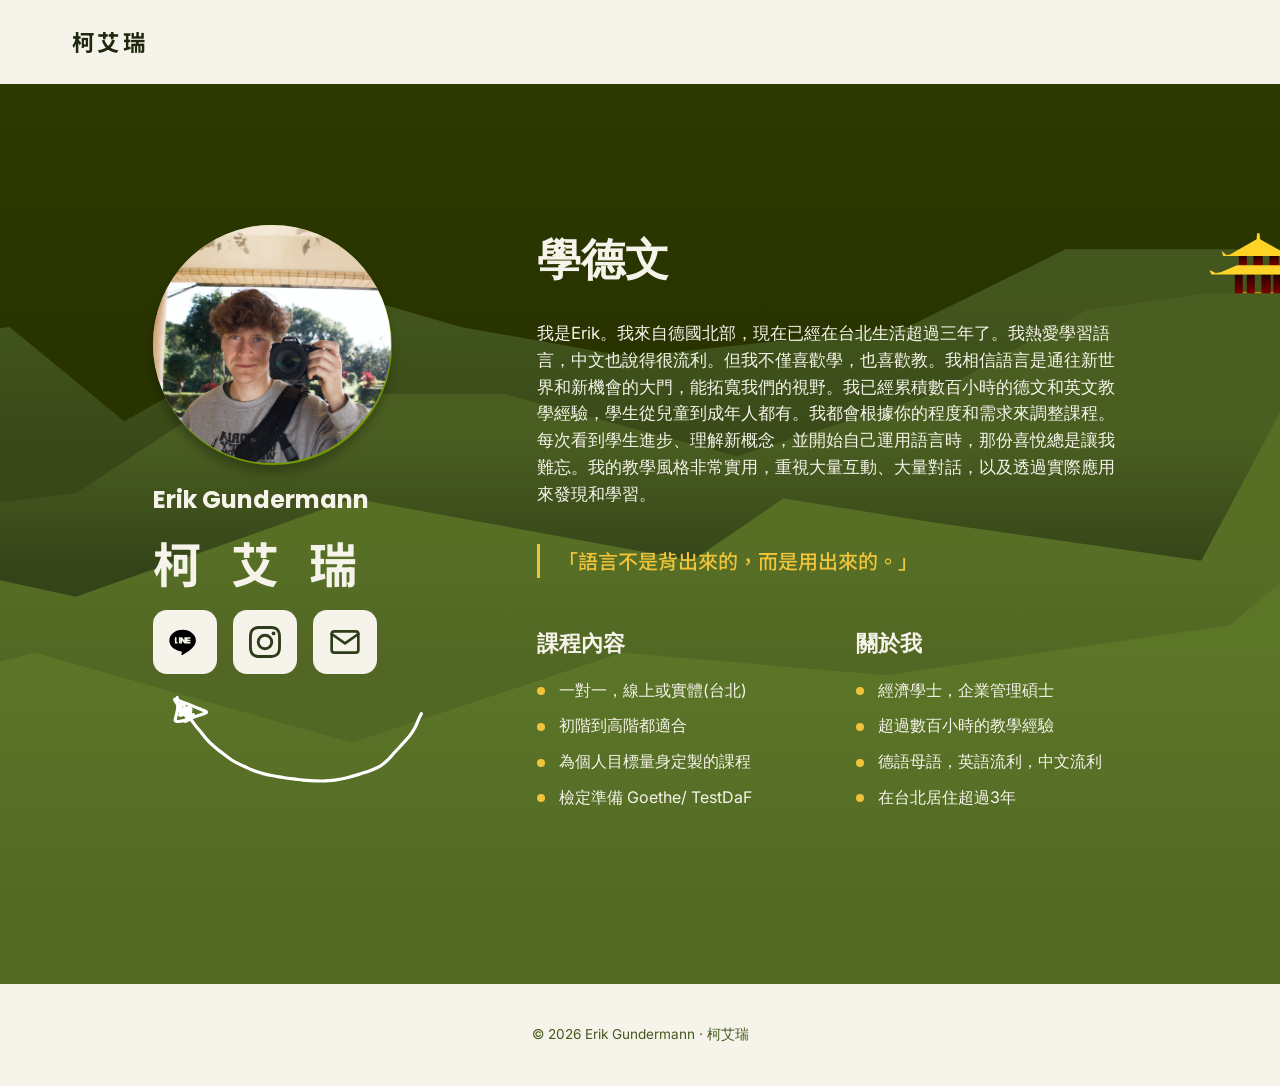
==== index.html @ 0146c58f "Add files via upload" ====
<!DOCTYPE html>
<html lang="zh">
<head>
  <meta charset="UTF-8">
  <meta name="viewport" content="width=device-width, initial-scale=1.0">
  <title>柯艾瑞 · 學德文</title>
  <link rel="preconnect" href="https://fonts.googleapis.com">
  <link rel="preconnect" href="https://fonts.gstatic.com" crossorigin>
  <link href="https://fonts.googleapis.com/css2?family=Poppins:wght@400;600;700&family=Inter:wght@400;500&family=Noto+Sans+TC:wght@400;500;700&display=swap" rel="stylesheet">
  <link rel="stylesheet" href="style.css">
</head>
<body>

  <header class="topbar">
    <div class="logo">柯艾瑞</div>
  </header>

  <main class="hero">
    <div class="bg-shapes" aria-hidden="true"></div>

    <div class="hero-inner">

      <!-- ===================== Profile column ===================== -->
      <div class="profile">

        <div class="photo">
          <img src="img/erik.png" alt="Erik Gundermann">
        </div>

        <h2 class="name">Erik Gundermann</h2>
        <div class="chinese-name">柯 艾 瑞</div>

        <div class="contacts">
          <!-- Line -->
          <a class="contact-link" href="#" aria-label="LINE">
            <svg viewBox="0 0 24 24" xmlns="http://www.w3.org/2000/svg">
              <path d="M20.16 10.87c0-4.46-4.47-8.08-9.96-8.08S.24 6.41.24 10.87c0 4 3.55 7.35 8.35 7.98.33.07.78.22.9.5.11.26.07.67.03.94l-.14.84c-.04.25-.19.98.86.53 1.05-.44 5.65-3.33 7.71-5.7h.01c1.42-1.56 2.2-3.15 2.2-5.09zm-13.8 2.3H4.39V8.53h1.23v3.53h.74zm2.31 0H7.44V8.53h1.23zm4.09 0h-1.23l-1.74-2.38v2.38H8.56V8.53h1.23l1.74 2.38V8.53h1.23zm3.34-3.53h-2.12v.63h2.12v1.11h-2.12v.64h2.12v1.11h-3.35V8.53h3.35z"/>
            </svg>

            <div class="contact-preview">
              <img src="img/line-qr.png" alt="LINE QR code">
              <div class="contact-info">
              <div class="contact-title">
                  Line
              </div>

              <div class="contact-id">
                  @erik.sprachen
              </div>
              </div>
            </div>
          </a>

          <!-- Instagram -->
          <a class="contact-link" href="https://instagram.com/erik.sprachen" aria-label="Instagram">
            <svg viewBox="0 0 24 24" class="icon-fill">
              <path d="M12 2.16c3.2 0 3.58.01 4.85.07 3.25.15 4.77 1.69 4.92 4.92.06 1.27.07 1.65.07 4.85s-.01 3.58-.07 4.85c-.15 3.23-1.67 4.77-4.92 4.92-1.27.06-1.65.07-4.85.07s-3.58-.01-4.85-.07c-3.25-.15-4.77-1.69-4.92-4.92-.06-1.27-.07-1.65-.07-4.85s.01-3.58.07-4.85c.15-3.23 1.67-4.77 4.92-4.92 1.27-.06 1.65-.07 4.85-.07zM12 0C8.74 0 8.33.01 7.05.07 2.7.27.27 2.7.07 7.05.01 8.33 0 8.74 0 12s.01 3.67.07 4.95c.2 4.35 2.63 6.78 6.98 6.98 1.28.06 1.69.07 4.95.07s3.67-.01 4.95-.07c4.35-.2 6.78-2.63 6.98-6.98.06-1.28.07-1.69.07-4.95s-.01-3.67-.07-4.95c-.2-4.35-2.63-6.78-6.98-6.98C15.67.01 15.26 0 12 0z"/>
              <path d="M12 5.84a6.16 6.16 0 1 0 0 12.32 6.16 6.16 0 0 0 0-12.32zm0 10.16a4 4 0 1 1 0-8 4 4 0 0 1 0 8z"/>
              <circle cx="18.41" cy="5.59" r="1.44"/>
            </svg>
            <div class="contact-preview">
              <img src="img/instagram-qr.png" alt="Instagram QR code">
              <div class="contact-info">
              <div class="contact-title">
                  Instagram
              </div>

              <div class="contact-id">
                  @erik.sprachen
              </div>
              </div>
            </div>
          </a>

          <!-- Mail -->
          <a class="contact-link" href="mailto:erik.sprachen@gmail.com" aria-label="E-Mail">
              <svg viewBox="0 0 24 24" fill="none" class="icon-stroke" stroke-width="2" stroke-linecap="round" stroke-linejoin="round"><rect x="2" y="4" width="20" height="16" rx="2"/><path d="M2 6l10 7 10-7"/></svg>
              <div class="contact-preview">
                <img src="img/email-qr.png" alt="Email QR code">
                <div class="contact-info">
              <div class="contact-title">
                  Email
              </div>

              <div class="contact-id">
                  erik.sprachen@gmail.com
              </div>
              </div>
              </div> 
            </a>
        </div>

        <!-- decorative arrow pointing at the contact icons -->
        <div class="arrow" aria-hidden="true">
          <img src="img/arrow.svg" alt="">
        </div>

      </div>

      <!-- ===================== Intro column ===================== -->
      <div class="intro">

        <h1>學德文</h1>

        <p>
          我是Erik。我來自德國北部，現在已經在台北生活超過三年了。我熱愛學習語言，中文也說得很流利。但我不僅喜歡學，也喜歡教。我相信語言是通往新世界和新機會的大門，能拓寬我們的視野。我已經累積數百小時的德文和英文教學經驗，學生從兒童到成年人都有。我都會根據你的程度和需求來調整課程。每次看到學生進步、理解新概念，並開始自己運用語言時，那份喜悅總是讓我難忘。我的教學風格非常實用，重視大量互動、大量對話，以及透過實際應用來發現和學習。
        </p>
        <div class="teaching-quote">
          「語言不是背出來的，而是用出來的。」
        </div>

        <div class="offer-columns">

          <!-- Column 1: what's on offer -->
          <div class="offer-col">
            <h2>課程內容</h2>
            <ul>
              <li>一對一，線上或實體(台北)</li>
              <li>初階到高階都適合</li>
              <li>為個人目標量身定製的課程</li>
              <li>檢定準備 Goethe/ TestDaF</li>
            </ul>
          </div>

          <!-- Column 2: background / qualifications -->
          <div class="offer-col">
            <h2>關於我</h2>
            <ul>
              <li>經濟學士，企業管理碩士</li>
              <li>超過數百小時的教學經驗</li>
              <li>德語母語，英語流利，中文流利</li>
              <li>在台北居住超過3年</li>
            </ul>
          </div>

        </div>

      </div>

    </div>
  </main>

  <footer class="site-footer">
    <p>
        © 2026 Erik Gundermann · 柯艾瑞
    </p>
  </footer>

</body>
</html>
---- style.css ----
:root{
--bg-deep:    #2f3c19;
--bg-mid:     #46591f;
--bg-light:   #6a8033;
--bg-pale:    #8aa052;
--cream:      #f6f4ea;
--gold:       #f0c43a;
--red:        #b8312f;
--ink:        #20290f;

--font-display: 'Poppins', sans-serif;
--font-body:    'Inter', sans-serif;
--font-cjk:     'Noto Sans TC', sans-serif;

--max-width: 1200px;
}

*{ box-sizing: border-box; margin: 0; padding: 0; }

html{ scroll-behavior: smooth; }

body{
font-family: var(--font-body);
color: var(--ink);
background: var(--cream);
line-height: 1.6;
}

/* visually hidden but accessible */
.visually-hidden{
position: absolute;
width: 1px; height: 1px;
overflow: hidden;
clip: rect(0 0 0 0);
}

/* ---------------------------------- */
/* Header / top bar                    */
/* ---------------------------------- */

.topbar{
display: flex;
align-items: center;
justify-content: space-between;
max-width: var(--max-width);
margin: 0 auto;
padding: 24px 32px;
}

.logo{
font-family: var(--font-cjk);
font-weight: 700;
font-size: 1.4rem;
letter-spacing: 0.15em;
}

.lang-nav{
display: flex;
gap: 28px;
}

.lang-nav button{
font-family: var(--font-display);
font-size: 1rem;
font-weight: 400;
color: var(--ink);
background: none;
border: none;
cursor: pointer;
padding: 4px 2px;
}

.lang-nav button.active{
font-weight: 700;
}

.lang-nav button:focus-visible,
.menu-toggle:focus-visible,
.contact-link:focus-visible{
outline: 2px solid var(--bg-mid);
outline-offset: 3px;
border-radius: 4px;
}

.menu-toggle{
display: none;
background: none;
border: none;
font-size: 1.6rem;
line-height: 1;
cursor: pointer;
padding: 4px 8px;
}

/* ---------------------------------- */
/* Hero section                        */
/* ---------------------------------- */

.hero{
position: relative;
overflow: hidden;
color: var(--cream);
padding: 64px 32px 96px;
min-height: 100vh;          /* or calc(100vh - header - footer) for precision */
display: flex;
align-items: center;        /* vertically centers .hero-inner within it */
}

/* Placeholder background --------------------------------------------
    Swap this whole block out for:
    background-image: url('your-graphic.svg');
    background-size: cover;
    on .hero once you have the exported artwork.
---------------------------------------------------------------------*/
.bg-shapes{
    position: absolute;
    inset: 0;
    z-index: -2;
    background-image: url(img/background.svg);
    background-size: cover;
    background-position: center;
}



.pagoda{
position: absolute;
top: 48px;
right: 5%;
width: 110px;
height: auto;
z-index: -1;
}

.hero-inner{
position: relative;
max-width: var(--max-width);
margin: 0 auto;
display: grid;
grid-template-columns: 320px 1fr;
gap: 64px;
align-items: start;
}

/* ---- left column: profile ---- */

.profile{
display: flex;
flex-direction: column;
align-items: flex-start;
gap: 18px;
}

.photo{
width:238px;
height:238px;
border-radius: 50%;
overflow: hidden;
background: var(--bg-pale);
flex-shrink: 0;
box-shadow:
    1px 2px 0 0 #739900,      /* coin-edge / bevel shadow, tight and dark */
    0 10px 9.3px 0 rgba(0,0,0,0.25);     /* actual drop shadow, soft and offset */
transition:
        transform .25s ease,
        box-shadow .25s ease;
}

.photo:hover{
    transform:translateY(-3px);

    box-shadow:
        2px 3px 0 #739900,
        0 18px 22px rgba(0,0,0,.28);
}

.photo img{
width: 100%;
height: 100%;
object-fit: cover;
display: block;
}

.name{
font-family: var(--font-display);
font-weight: 700;
font-size: 1.5rem;
}

.chinese-name{
font-family: var(--font-cjk);
font-weight: 700;
font-size: 3rem;
letter-spacing: 0.2em;
line-height: 1;
}

.contacts{
display: flex;
gap: 16px;
margin-top: 6px;
}

.contact-row{
display: flex;
gap: 16px;
}

.contact-link{
width: 64px;
    height: 64px;
    border-radius: 14px;
    background: var(--cream);

    display: flex;
    align-items: center;
    justify-content: center;

    position: relative;
    text-decoration: none;

    transition:
        transform .18s ease,
        box-shadow .18s ease,
        background-color .18s ease;
}
.contact-link:hover{
transform: translateY(-4px);
    background: #fbfaf3;
    box-shadow:
        0 8px 18px rgba(0,0,0,.18);
}

.contact-link:hover svg{
    transform:scale(1.08);
}

.contact-link svg{
width: 32px;
height: 32px;
transition:transform .2s ease;
}
.contact-link .icon-stroke{
stroke: var(--bg-deep);
}
.contact-link .icon-fill{
fill: var(--bg-deep);
}





.contact-preview{
  position: absolute;
  bottom: calc(100% + 14px);
  left: 50%;
  transform: translateX(-50%) translateY(10px) scale(0.85);
  transform-origin: bottom center;

  width: 170px;
  background: var(--cream);
  border-radius: 14px;
  box-shadow: 0 10px 28px rgba(0,0,0,0.28);
  overflow: hidden;
  z-index: 30;

  opacity: 0;
  pointer-events: none;
  transition:
    opacity 0.2s ease,
    transform 0.35s cubic-bezier(0.34, 1.56, 0.64, 1);
}

.contact-preview img{
  display: block;
  width: 100%;
  aspect-ratio: 1 / 1;
  object-fit: contain;
  background: transparent;
  padding: 14px;
}

.contact-id{
  border-top: 1px solid rgba(32,41,15,0.12);
  padding: 10px 12px;
  text-align: center;

  font-family: var(--font-body);
  font-weight: 500;
  font-size: 0.95rem;
  color: var(--ink);

  overflow-wrap: anywhere;
}

.contact-info{
    margin-top:10px;
    border-top:1px solid rgba(0,0,0,.08);
    padding-top:10px;
    text-align:center;
}

.contact-title{
    font-family:var(--font-display);
    font-size:.72rem;
    font-weight:600;
    letter-spacing:.08em;
    text-transform:uppercase;
    color:#7c7c7c;
}

.contact-preview::after{
  content: "";
  position: absolute;
  top: 100%;
  left: 50%;
  transform: translateX(-50%);
  border: 7px solid transparent;
  border-top-color: var(--cream);
}

.contact-link:hover .contact-preview,
.contact-link:focus-visible .contact-preview{
  opacity: 1;
  transform: translateX(-50%) translateY(0) scale(1);
  pointer-events: auto;
}
.arrow{
margin-top: 4px;
margin-left: 20px;
width: 250px;
}

.arrow img{
width: 100%;
height: auto;
display: block;
}

/* ---- right column: intro text ---- */

.intro h1{
font-family: var(--font-display);
font-weight: 700;
font-size: 2.75rem;
margin-bottom: 24px;
}
.intro h1[lang="zh"]{
font-family: var(--font-cjk);
}

.intro p{
font-size: 1.05rem;
max-width: 590px;
color: var(--cream);
}

.teaching-quote{
    margin: 36px 0 20px;

    max-width: 520px;

    padding-left: 18px;
    border-left: 3px solid var(--gold);

    font-family: var(--font-cjk);
    font-size: 1.25rem;
    font-weight: 500;
    line-height: 1.7;

    color: var(--gold);
}

.offer-columns{
display: grid;
grid-template-columns: 1fr 1fr;
gap: 48px;
margin-top: 48px;
max-width: 720px;
}

.offer-col h2{
font-family: var(--font-display);
font-weight: 700;
font-size: 1.4rem;
margin-bottom: 16px;
}
.offer-col h2[lang="zh"]{
font-family: var(--font-cjk);
}

.offer-col ul{
list-style: none;
display: flex;
flex-direction: column;
gap: 10px;
}

.offer-col li{
position: relative;
padding-left: 22px;
font-size: 1rem;
}
.offer-col li::before{
content: "";
position: absolute;
left: 0;
top: 0.6em;
width: 8px;
height: 8px;
border-radius: 50%;
background: var(--gold);
}

/* ---------------------------------- */
/* Footer                              */
/* ---------------------------------- */

.site-footer{
    text-align:center;
    padding:40px 32px;
    font-size:.85rem;
    color:var(--bg-mid);
}


/* ---------------------------------- */
/* Mobile layout                       */
/* ---------------------------------- */

@media (max-width: 860px){

.topbar{ padding: 20px 24px; }

.lang-nav{ display: none; }
.lang-nav.open{
    display: flex;
    position: absolute;
    top: 64px;
    right: 24px;
    flex-direction: column;
    background: var(--cream);
    border-radius: 12px;
    padding: 16px 20px;
    gap: 12px;
    box-shadow: 0 8px 24px rgba(0,0,0,0.12);
    z-index: 10;
}
.menu-toggle{ display: block; }

.hero{ padding: 40px 24px 64px; }

.hero-inner{
    grid-template-columns: 1fr;
    gap: 32px;
    text-align: center;
}

.profile{
    align-items: center;
}

.photo{
    width: 160px;
    height: 160px;
    margin: 0 auto;
}

.contacts{ justify-content: center; }
.contact-row{ justify-content: center; }

.arrow{
    align-self: center;
    width: 200px;
}


.intro{ text-align: left; }

.intro h1{ font-size: 2rem; text-align: center; }

.intro p{ max-width: none; }

.offer-columns{
    grid-template-columns: 1fr;
    gap: 32px;
}
}
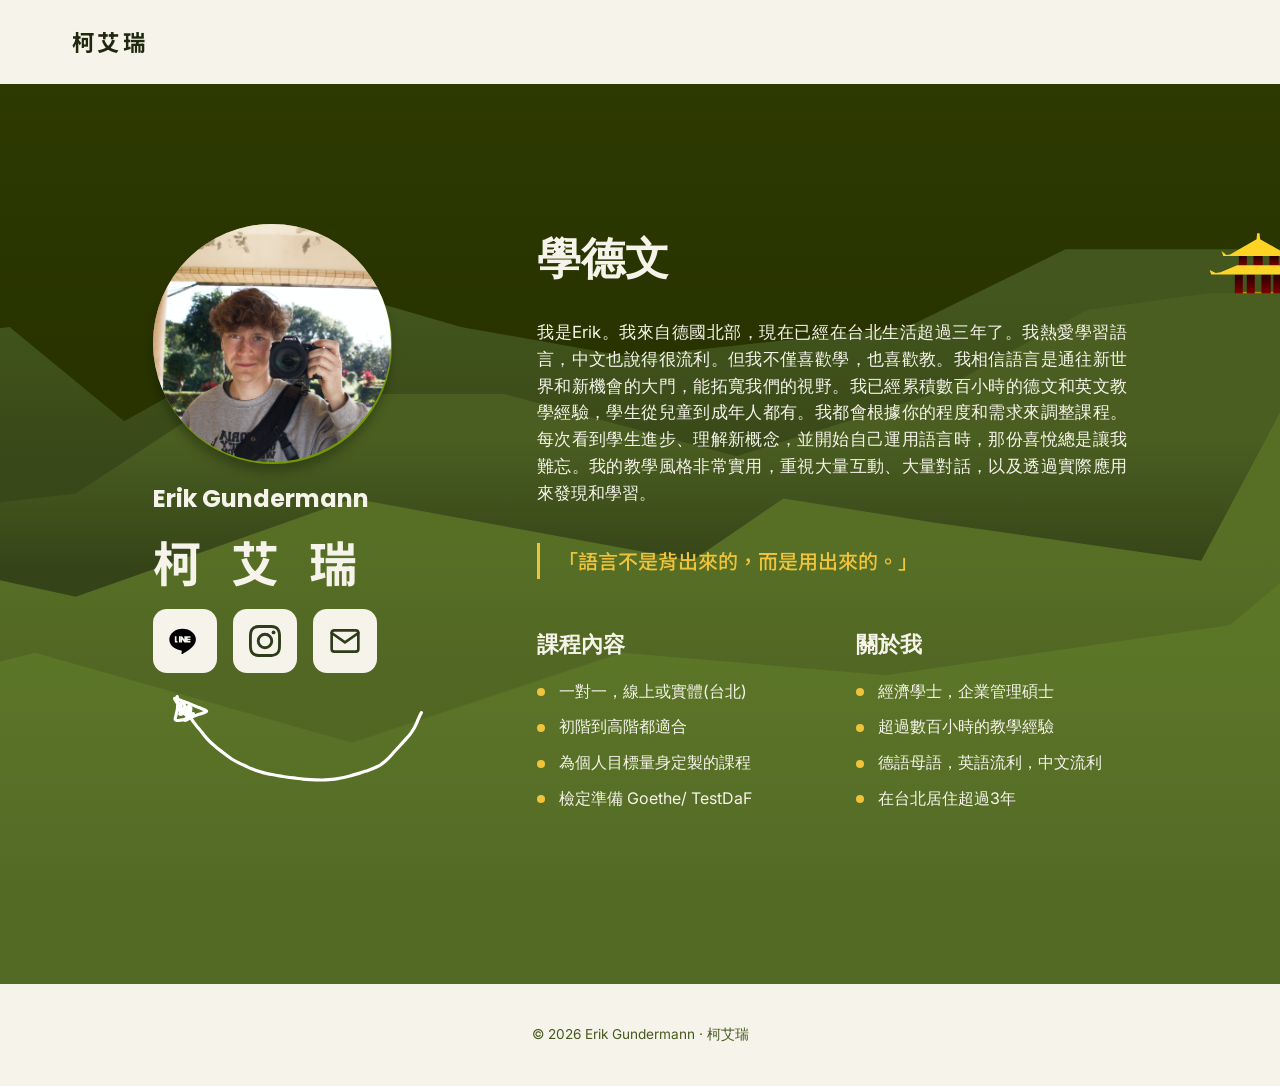
==== commit 2356c54e: "Add files via upload" ====
--- a/index.html
+++ b/index.html
@@ -4,6 +4,7 @@
   <meta charset="UTF-8">
   <meta name="viewport" content="width=device-width, initial-scale=1.0">
   <title>柯艾瑞 · 學德文</title>
+  <link rel="icon" type="image/png" href="img/favicon.png">
   <link rel="preconnect" href="https://fonts.googleapis.com">
   <link rel="preconnect" href="https://fonts.gstatic.com" crossorigin>
   <link href="https://fonts.googleapis.com/css2?family=Poppins:wght@400;600;700&family=Inter:wght@400;500&family=Noto+Sans+TC:wght@400;500;700&display=swap" rel="stylesheet">
--- a/style.css
+++ b/style.css
@@ -230,6 +230,7 @@
     background: #fbfaf3;
     box-shadow:
         0 8px 18px rgba(0,0,0,.18);
+    backdrop-filter: blur(3px);
 }
 
 .contact-link:hover svg{
@@ -263,6 +264,7 @@
   background: var(--cream);
   border-radius: 14px;
   box-shadow: 0 10px 28px rgba(0,0,0,0.28);
+  backdrop-filter: blur(3px);
   overflow: hidden;
   z-index: 30;
 
@@ -355,6 +357,8 @@
 font-size: 1.05rem;
 max-width: 590px;
 color: var(--cream);
+text-align: justify;
+text-justify: inter-ideograph;
 }
 
 .teaching-quote{
@@ -368,7 +372,7 @@
     font-family: var(--font-cjk);
     font-size: 1.25rem;
     font-weight: 500;
-    line-height: 1.7;
+    line-height: 1.8;
 
     color: var(--gold);
 }
@@ -489,3 +493,17 @@
 }
 }
 
+@keyframes fadeIn {
+  from {
+    opacity: 0;
+  }
+
+  to {
+    opacity: 1;
+  }
+}
+
+.hero-inner {
+  animation: fadeIn 0.8s ease;
+}
+
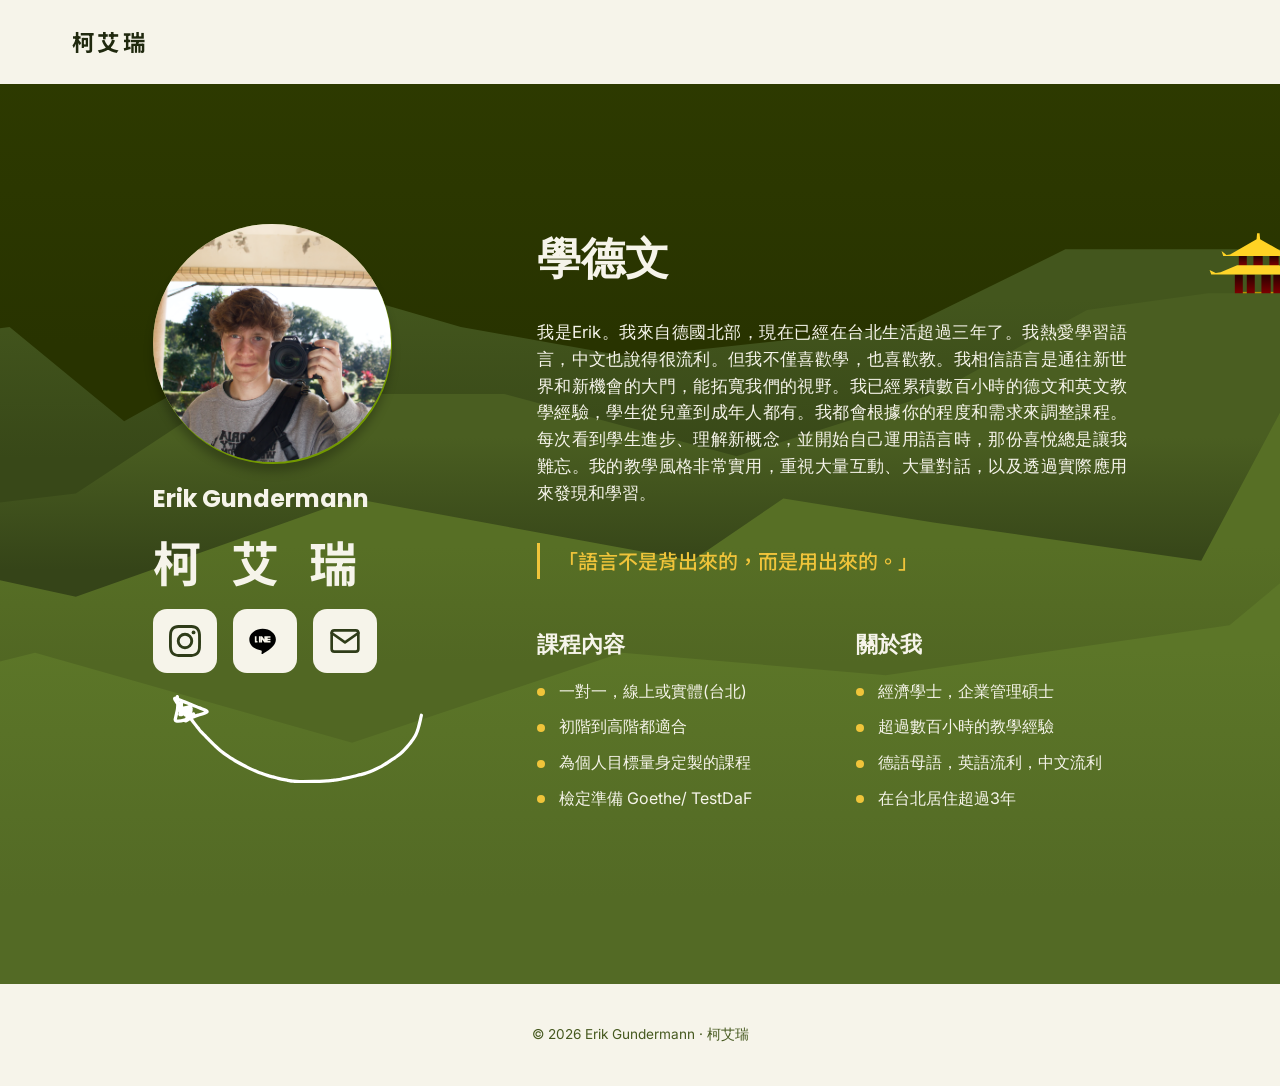
==== commit 6a91e6dc: "Add files via upload" ====
--- a/index.html
+++ b/index.html
@@ -10,6 +10,7 @@
   <link href="https://fonts.googleapis.com/css2?family=Poppins:wght@400;600;700&family=Inter:wght@400;500&family=Noto+Sans+TC:wght@400;500;700&display=swap" rel="stylesheet">
   <link rel="stylesheet" href="style.css">
 </head>
+
 <body>
 
   <header class="topbar">
@@ -32,33 +33,15 @@
         <div class="chinese-name">柯 艾 瑞</div>
 
         <div class="contacts">
-          <!-- Line -->
-          <a class="contact-link" href="#" aria-label="LINE">
-            <svg viewBox="0 0 24 24" xmlns="http://www.w3.org/2000/svg">
-              <path d="M20.16 10.87c0-4.46-4.47-8.08-9.96-8.08S.24 6.41.24 10.87c0 4 3.55 7.35 8.35 7.98.33.07.78.22.9.5.11.26.07.67.03.94l-.14.84c-.04.25-.19.98.86.53 1.05-.44 5.65-3.33 7.71-5.7h.01c1.42-1.56 2.2-3.15 2.2-5.09zm-13.8 2.3H4.39V8.53h1.23v3.53h.74zm2.31 0H7.44V8.53h1.23zm4.09 0h-1.23l-1.74-2.38v2.38H8.56V8.53h1.23l1.74 2.38V8.53h1.23zm3.34-3.53h-2.12v.63h2.12v1.11h-2.12v.64h2.12v1.11h-3.35V8.53h3.35z"/>
-            </svg>
-
-            <div class="contact-preview">
-              <img src="img/line-qr.png" alt="LINE QR code">
-              <div class="contact-info">
-              <div class="contact-title">
-                  Line
-              </div>
-
-              <div class="contact-id">
-                  @erik.sprachen
-              </div>
-              </div>
-            </div>
-          </a>
-
           <!-- Instagram -->
           <a class="contact-link" href="https://instagram.com/erik.sprachen" aria-label="Instagram">
+            
             <svg viewBox="0 0 24 24" class="icon-fill">
               <path d="M12 2.16c3.2 0 3.58.01 4.85.07 3.25.15 4.77 1.69 4.92 4.92.06 1.27.07 1.65.07 4.85s-.01 3.58-.07 4.85c-.15 3.23-1.67 4.77-4.92 4.92-1.27.06-1.65.07-4.85.07s-3.58-.01-4.85-.07c-3.25-.15-4.77-1.69-4.92-4.92-.06-1.27-.07-1.65-.07-4.85s.01-3.58.07-4.85c.15-3.23 1.67-4.77 4.92-4.92 1.27-.06 1.65-.07 4.85-.07zM12 0C8.74 0 8.33.01 7.05.07 2.7.27.27 2.7.07 7.05.01 8.33 0 8.74 0 12s.01 3.67.07 4.95c.2 4.35 2.63 6.78 6.98 6.98 1.28.06 1.69.07 4.95.07s3.67-.01 4.95-.07c4.35-.2 6.78-2.63 6.98-6.98.06-1.28.07-1.69.07-4.95s-.01-3.67-.07-4.95c-.2-4.35-2.63-6.78-6.98-6.98C15.67.01 15.26 0 12 0z"/>
               <path d="M12 5.84a6.16 6.16 0 1 0 0 12.32 6.16 6.16 0 0 0 0-12.32zm0 10.16a4 4 0 1 1 0-8 4 4 0 0 1 0 8z"/>
               <circle cx="18.41" cy="5.59" r="1.44"/>
             </svg>
+           
             <div class="contact-preview">
               <img src="img/instagram-qr.png" alt="Instagram QR code">
               <div class="contact-info">
@@ -73,10 +56,33 @@
             </div>
           </a>
 
+          <!-- Line -->
+          <a class="contact-link" href="https://line.me/ti/p/~erikgundermann" aria-label="LINE">
+            
+            <svg viewBox="0 0 24 24" xmlns="http://www.w3.org/2000/svg">
+              <path d="M20.16 10.87c0-4.46-4.47-8.08-9.96-8.08S.24 6.41.24 10.87c0 4 3.55 7.35 8.35 7.98.33.07.78.22.9.5.11.26.07.67.03.94l-.14.84c-.04.25-.19.98.86.53 1.05-.44 5.65-3.33 7.71-5.7h.01c1.42-1.56 2.2-3.15 2.2-5.09zm-13.8 2.3H4.39V8.53h1.23v3.53h.74zm2.31 0H7.44V8.53h1.23zm4.09 0h-1.23l-1.74-2.38v2.38H8.56V8.53h1.23l1.74 2.38V8.53h1.23zm3.34-3.53h-2.12v.63h2.12v1.11h-2.12v.64h2.12v1.11h-3.35V8.53h3.35z"/>
+            </svg>
+            
+            <div class="contact-preview">
+              <img src="img/line-qr.png" alt="LINE QR code">
+              <div class="contact-info">
+              <div class="contact-title">
+                  Line
+              </div>
+
+              <div class="contact-id">
+                  @erikgundermann
+              </div>
+              </div>
+            </div>
+          </a>
+
           <!-- Mail -->
           <a class="contact-link" href="mailto:erik.sprachen@gmail.com" aria-label="E-Mail">
-              <svg viewBox="0 0 24 24" fill="none" class="icon-stroke" stroke-width="2" stroke-linecap="round" stroke-linejoin="round"><rect x="2" y="4" width="20" height="16" rx="2"/><path d="M2 6l10 7 10-7"/></svg>
-              <div class="contact-preview">
+            
+            <svg viewBox="0 0 24 24" fill="none" class="icon-stroke" stroke-width="2" stroke-linecap="round" stroke-linejoin="round"><rect x="2" y="4" width="20" height="16" rx="2"/><path d="M2 6l10 7 10-7"/></svg>
+            
+            <div class="contact-preview">
                 <img src="img/email-qr.png" alt="Email QR code">
                 <div class="contact-info">
               <div class="contact-title">
@@ -93,7 +99,11 @@
 
         <!-- decorative arrow pointing at the contact icons -->
         <div class="arrow" aria-hidden="true">
-          <img src="img/arrow.svg" alt="">
+          <svg viewBox="0 0 309 109" fill="none" xmlns="http://www.w3.org/2000/svg">
+            <path d="M307 24.9803C306.9 25.4645 306.495 27.0872 306.173 28.7654C305.861 30.3941 305.446 32.0019 305.075 33.647C304.67 35.4371 304.061 37.4361 303.655 39.0334C303.239 40.6679 302.676 42.5442 302.118 44.2239C301.553 45.9225 300.885 47.4609 300.192 48.9918C299.462 50.6022 298.285 52.3718 297.085 54.1985C296.12 55.6671 295.08 56.9644 294.084 58.3C292.926 59.8537 291.775 61.1625 290.711 62.482C289.598 63.8618 288.438 65.1986 287.359 66.3717C286.28 67.5447 285.072 68.8422 283.659 70.1617C281.559 72.1218 280.23 73.2376 278.952 74.2803C277.574 75.4052 276.034 76.3618 274.573 77.3557C272.806 78.5575 271.169 79.486 269.721 80.4316C268.359 81.3208 267.101 82.3173 265.673 83.2951C264.025 84.4238 262.242 85.4068 260.632 86.3345C259.113 87.2098 257.663 88.1558 255.679 89.1879C252.013 91.0953 250.25 91.9739 247.073 93.2799C244.85 94.194 242.434 95.129 238.986 96.3973C236.686 97.243 234.039 97.8508 231.779 98.4438C229.744 98.9778 227.838 99.4002 223.756 100.383C220.556 101.153 217.506 101.876 215.164 102.395C212.929 102.89 210.605 103.283 208.613 103.767C206.362 104.314 204.329 104.59 202.409 104.77C200.64 104.936 198.778 105.333 196.904 105.572C194.746 105.847 192.862 105.987 190.408 106.196C188.536 106.355 185.26 106.546 181.286 106.676C179.539 106.734 177.243 106.807 174.871 106.879C173.48 106.922 166.499 107.015 156.396 106.998C151.562 106.991 149.719 106.706 147.892 106.505C145.884 106.284 143.633 105.761 141.655 105.413C139.669 105.064 137.688 104.707 135.674 104.323C133.535 103.915 131.731 103.448 130.065 103.062C128.301 102.653 125.649 101.831 123.473 101.25C121.53 100.732 119.539 100.25 117.585 99.654C115.344 98.9707 112.498 98.105 110.744 97.4182C109.059 96.7586 107.186 96.1846 103.35 94.538C99.7523 92.9937 97.8086 92.1758 95.2478 90.9743C92.9231 89.8836 91.2878 88.9868 89.4772 88.0553C86.1974 86.3678 82.0023 84.1886 78.9519 82.4934C77.3306 81.5923 75.834 80.6109 74.3688 79.681C72.9909 78.8065 71.3809 77.7002 69.6835 76.6765C67.9795 75.6487 66.5462 74.6668 64.7319 73.4146C63.2121 72.3656 61.8108 71.3068 60.4148 70.1881C58.9825 69.0403 57.5809 67.8571 55.2667 65.79C53.5442 64.2515 51.9106 62.64 50.4804 61.3229C48.8272 59.8004 46.9455 57.8507 45.1057 55.9881C43.5828 54.4464 42.199 52.984 40.6326 51.3546C39.1169 49.778 36.2117 47.0977 34.5813 45.3741C33.211 43.9253 32.2528 42.51 31.2545 41.2082C30.2482 39.8959 29.1123 38.5587 28.1302 37.237C27.1591 35.9302 26.1046 34.5953 25.0712 33.2883C24.0836 32.039 21.9189 28.8787 21 27.5004C19.3333 25.0004 17.3789 23.3188 16.5 22.0004C15.5 20.5004 14 18.5004 12.5 17.0004C12.2199 16.7203 9.5 13.0004 7 10.0004" stroke="white" stroke-width="4" stroke-linecap="round" stroke-linejoin="round"/>
+            <path d="M5.31767 2.00037C5.54163 3.12243 6.14565 10.167 5.72755 15.8225C5.42382 19.9311 4.15983 23.4734 3.43053 27.0975C3.24717 28.0086 3.01132 28.9027 2.81837 29.8121C2.62542 30.7215 2.47382 31.6174 3.77566 31.9215C12.3111 33.9156 24.1728 26.8641 31.0646 24.9288C34.9109 23.8488 38.8636 22.7891 41.5867 21.1422C44.1591 19.5863 35.9317 17.3544 32.4804 15.8958C29.0375 14.4407 25.7467 12.9119 22.3735 11.6072C19.0259 10.3124 15.6398 9.15859 12.2666 7.74133C8.9199 6.33518 5.5329 4.87234 2.76039 4.12811C-0.0590276 3.37128 5.74019 10.1719 7.5149 13.4939C9.2328 16.7097 9.21722 20.3519 9.29128 22.3418C9.38746 24.9261 9.88318 16.0921 10.2994 12.4163C10.404 11.4925 10.5619 10.5839 10.5239 10.5569C8.28998 8.9675 9.40861 17.128 9.21451 21.657C9.16896 22.7198 9.39942 23.6161 9.88693 23.849C12.6688 25.1782 14.3718 18.9595 15.1273 16.2611C15.9144 13.4494 10.1552 21.1179 8.56509 23.9869C8.32782 24.415 9.63378 24.5133 10.468 24.2835C14.0014 23.3101 16.9486 20.3072 19.4794 18.8343C21.9649 17.3876 15.9083 23.4866 15.3191 24.5385C15.0923 24.9434 16.3011 25.2872 17.2443 25.287C21.2356 25.2865 23.9946 23.4493 25.2715 23.4367C25.7507 23.4319 25.4918 24.6208 24.9542 25.4543C22.6163 29.0791 18.527 30.4323 15.9864 31.867C13.1443 33.472 20.3259 24.6088 21.8778 20.6247C22.6142 18.7341 22.2963 16.714 21.6118 15.26C21.2873 14.5707 20.1693 14.564 19.2838 14.6725C17.5115 14.8897 16.0231 16.1361 14.7242 17.4143C13.4187 18.6988 12.8027 20.5067 12.9061 22.0501C12.9547 22.7756 14.1327 23.0698 15.0048 23.072C16.7395 23.0763 18.3653 21.8499 19.9828 20.7817C21.5256 19.4104 22.5187 17.7198 22.4412 16.4869C22.1396 16.1636 21.3058 16.4542 19.9873 18.1109" stroke="white" stroke-width="4" stroke-linecap="round"/>
+          </svg>
+
         </div>
 
       </div>
@@ -147,5 +157,35 @@
     </p>
   </footer>
 
+  <script>
+    window.addEventListener("load", () => {
+
+        const paths = document.querySelectorAll(".arrow path");
+
+        paths.forEach((path, i) => {
+
+            const length = path.getTotalLength();
+
+            path.style.strokeDasharray = length;
+            path.style.strokeDashoffset = length;
+
+            path.animate(
+                [
+                    { strokeDashoffset: length },
+                    { strokeDashoffset: 0 }
+                ],
+                {
+                    duration: i === 0 ? 1400 : 450,
+                    delay: i === 0 ? 300 : 1500,
+                    easing: "ease",
+                    fill: "forwards"
+                }
+            );
+
+        });
+
+    });
+  </script>
+
 </body>
 </html>
--- a/style.css
+++ b/style.css
@@ -196,6 +196,7 @@
 line-height: 1;
 }
 
+
 .contacts{
 display: flex;
 gap: 16px;
@@ -206,6 +207,7 @@
 display: flex;
 gap: 16px;
 }
+
 
 .contact-link{
 width: 64px;
@@ -335,10 +337,15 @@
 width: 250px;
 }
 
-.arrow img{
-width: 100%;
-height: auto;
-display: block;
+.arrow svg{
+    width:100%;
+    height:auto;
+    display:block;
+}
+
+.arrow path{
+    stroke-dasharray:1;
+    stroke-dashoffset:1;
 }
 
 /* ---- right column: intro text ---- */
@@ -493,6 +500,15 @@
 }
 }
 
+
+@media (hover: none), (max-width:860px) {
+
+    .contact-preview{
+        display: none;
+    }
+
+}
+
 @keyframes fadeIn {
   from {
     opacity: 0;
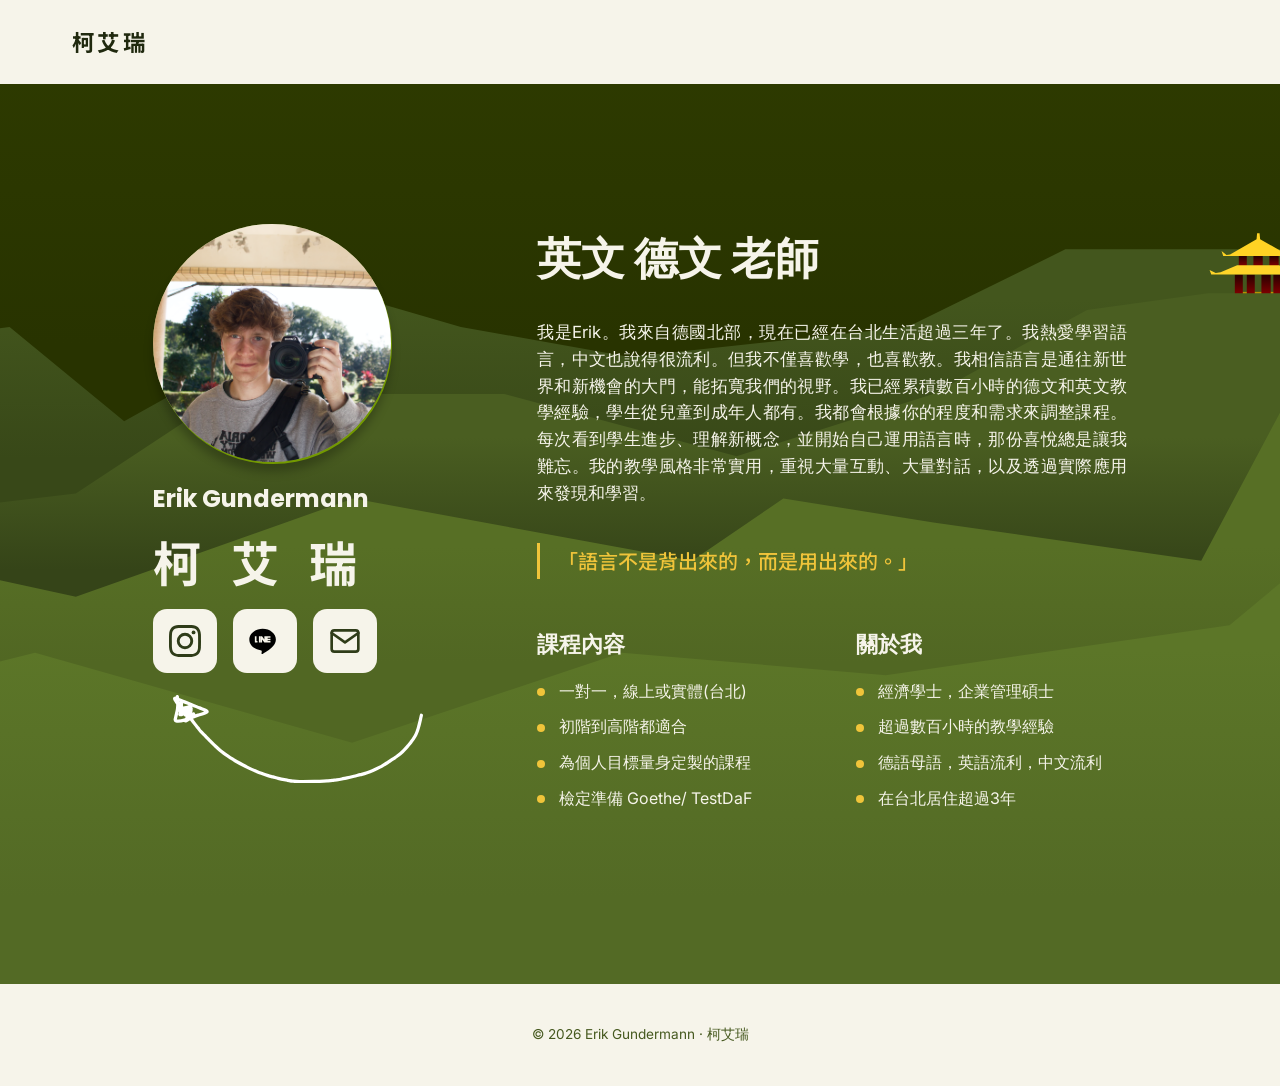
==== commit e3692a20: "Add files via upload" ====
--- a/index.html
+++ b/index.html
@@ -3,7 +3,7 @@
 <head>
   <meta charset="UTF-8">
   <meta name="viewport" content="width=device-width, initial-scale=1.0">
-  <title>柯艾瑞 · 學德文</title>
+  <title>柯艾瑞 · 學英文 學德文</title>
   <link rel="icon" type="image/png" href="img/favicon.png">
   <link rel="preconnect" href="https://fonts.googleapis.com">
   <link rel="preconnect" href="https://fonts.gstatic.com" crossorigin>
@@ -26,7 +26,7 @@
       <div class="profile">
 
         <div class="photo">
-          <img src="img/erik.png" alt="Erik Gundermann">
+          <img id="profile-img" src="img/erik_medium.png" alt="Erik Gundermann">
         </div>
 
         <h2 class="name">Erik Gundermann</h2>
@@ -111,7 +111,7 @@
       <!-- ===================== Intro column ===================== -->
       <div class="intro">
 
-        <h1>學德文</h1>
+        <h1>英文 德文 老師</h1>
 
         <p>
           我是Erik。我來自德國北部，現在已經在台北生活超過三年了。我熱愛學習語言，中文也說得很流利。但我不僅喜歡學，也喜歡教。我相信語言是通往新世界和新機會的大門，能拓寬我們的視野。我已經累積數百小時的德文和英文教學經驗，學生從兒童到成年人都有。我都會根據你的程度和需求來調整課程。每次看到學生進步、理解新概念，並開始自己運用語言時，那份喜悅總是讓我難忘。我的教學風格非常實用，重視大量互動、大量對話，以及透過實際應用來發現和學習。
@@ -184,6 +184,14 @@
 
         });
 
+        const img = document.getElementById('profile-img');
+        if (img) {
+            const highRes = new Image();
+            highRes.src = 'img/erik.png';
+            highRes.onload = () => {
+                img.src = highRes.src;
+            };
+        }
     });
   </script>
 
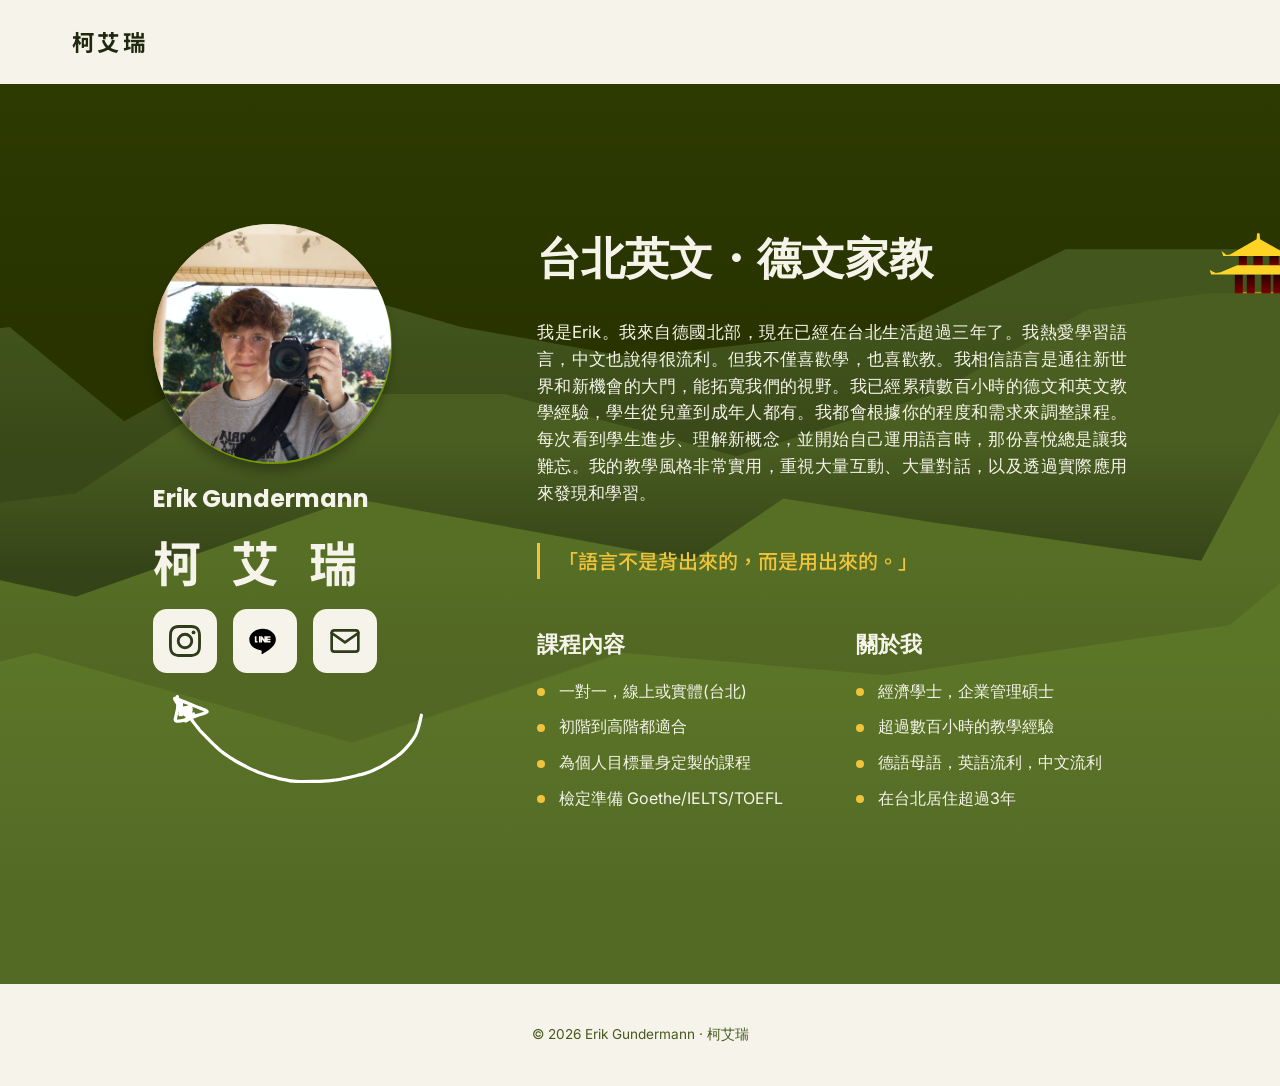
==== commit 298b01a7: "Add files via upload" ====
--- a/index.html
+++ b/index.html
@@ -1,14 +1,49 @@
 <!DOCTYPE html>
-<html lang="zh">
+<html lang="zh-Hant">
+
 <head>
   <meta charset="UTF-8">
   <meta name="viewport" content="width=device-width, initial-scale=1.0">
-  <title>柯艾瑞 · 學英文 學德文</title>
+  <title>台北英文家教・德文家教 | Erik Gundermann 柯艾瑞 一對一教學</title>
+  <meta name="description" content="台北英文/德文一對一家教，線上或到府教學。德語母語、英文/中文流利，適合兒童到成人，Goethe/IELTS/TOEFL檢定準備。累積數百小時教學經驗。">
   <link rel="icon" type="image/png" href="img/favicon.png">
   <link rel="preconnect" href="https://fonts.googleapis.com">
   <link rel="preconnect" href="https://fonts.gstatic.com" crossorigin>
   <link href="https://fonts.googleapis.com/css2?family=Poppins:wght@400;600;700&family=Inter:wght@400;500&family=Noto+Sans+TC:wght@400;500;700&display=swap" rel="stylesheet">
   <link rel="stylesheet" href="style.css">
+  <link rel="canonical" href="https://erik-sprachen.com/">
+
+  <meta property="og:title" content="柯艾瑞 · 台北英文/德文家教">
+  <meta property="og:description" content="台北一對一英文/德文教學，線上或到府，適合兒童到成人。">
+  <meta property="og:image" content="https://erik-sprachen.com/img/erik_medium.png">
+  <meta property="og:url" content="https://erik-sprachen.com">
+  <meta property="og:type" content="website">
+
+  <script type="application/ld+json">
+  {
+    "@context": "https://schema.org",
+    "@type": "Person",
+    "name": "Erik Gundermann",
+    "alternateName": "柯艾瑞",
+    "jobTitle": "English and German Tutor",
+    "url": "https://erik-sprachen.com",
+    "image": "https://erik-sprachen.com/img/erik.png",
+    "email": "mailto:erik.sprachen@gmail.com",
+    "sameAs": [
+      "https://instagram.com/erik.sprachen"
+    ],
+    "worksFor": {
+      "@type": "EducationalOrganization",
+      "name": "Erik Gundermann 英文德文家教",
+      "areaServed": "Taipei, Taiwan",
+      "address": {
+        "@type": "PostalAddress",
+        "addressLocality": "Taipei",
+        "addressCountry": "TW"
+      }
+    }
+  }
+  </script>
 </head>
 
 <body>
@@ -26,7 +61,7 @@
       <div class="profile">
 
         <div class="photo">
-          <img id="profile-img" src="img/erik_medium.png" alt="Erik Gundermann">
+          <img id="profile-img" src="img/erik_medium.png" alt="Erik Gundermann 柯艾瑞 - 台北英文德文家教老師">
         </div>
 
         <h2 class="name">Erik Gundermann</h2>
@@ -111,7 +146,7 @@
       <!-- ===================== Intro column ===================== -->
       <div class="intro">
 
-        <h1>英文 德文 老師</h1>
+        <h1>台北英文・德文家教</h1>
 
         <p>
           我是Erik。我來自德國北部，現在已經在台北生活超過三年了。我熱愛學習語言，中文也說得很流利。但我不僅喜歡學，也喜歡教。我相信語言是通往新世界和新機會的大門，能拓寬我們的視野。我已經累積數百小時的德文和英文教學經驗，學生從兒童到成年人都有。我都會根據你的程度和需求來調整課程。每次看到學生進步、理解新概念，並開始自己運用語言時，那份喜悅總是讓我難忘。我的教學風格非常實用，重視大量互動、大量對話，以及透過實際應用來發現和學習。
@@ -129,7 +164,7 @@
               <li>一對一，線上或實體(台北)</li>
               <li>初階到高階都適合</li>
               <li>為個人目標量身定製的課程</li>
-              <li>檢定準備 Goethe/ TestDaF</li>
+              <li>檢定準備 Goethe/IELTS/TOEFL</li>
             </ul>
           </div>
 
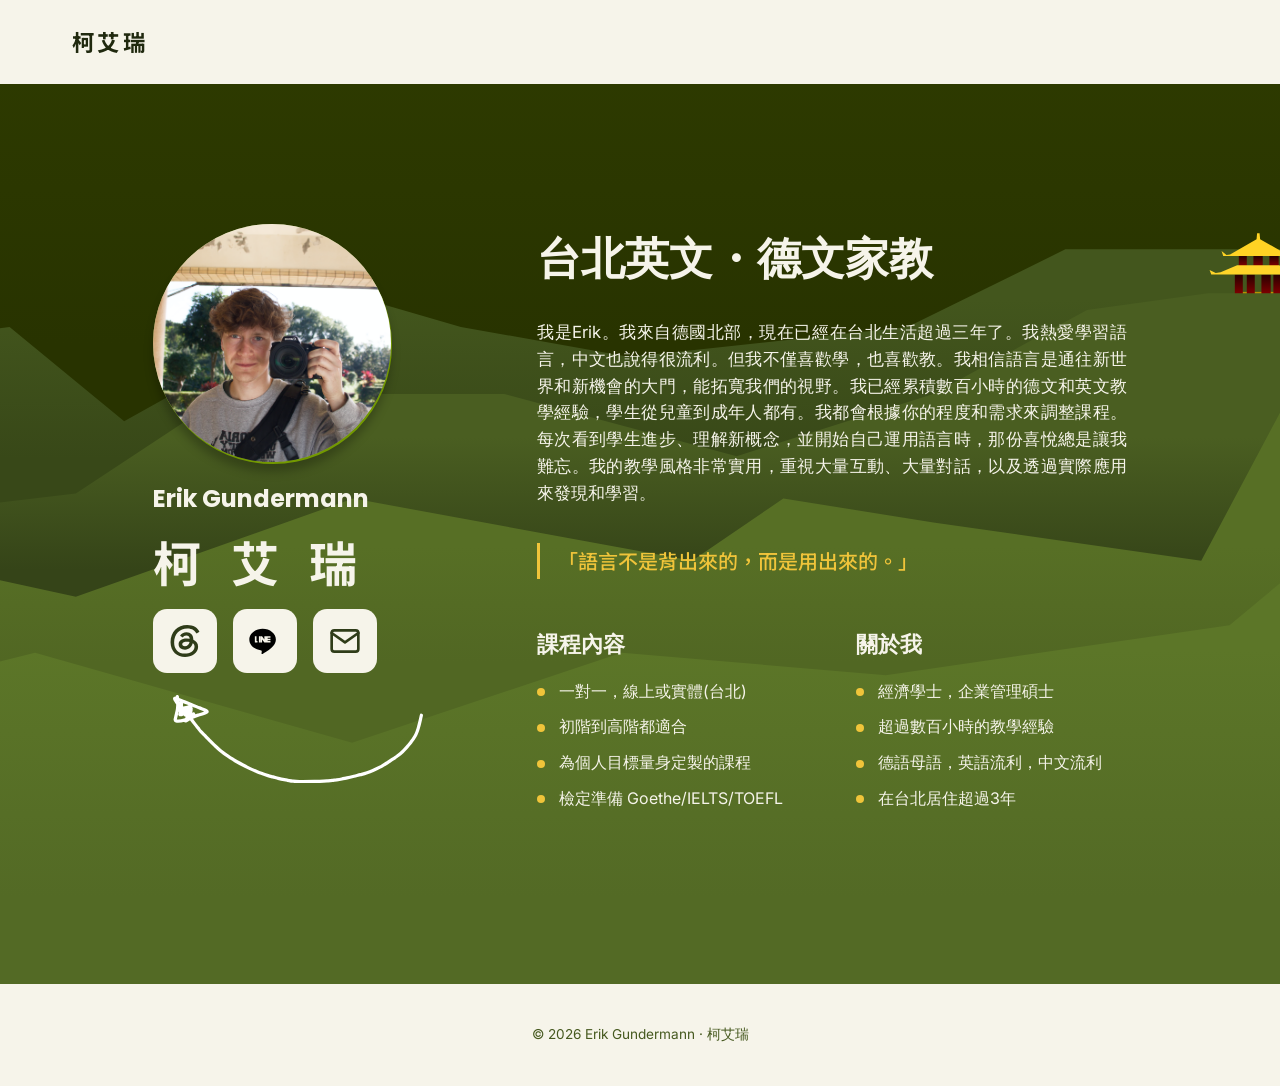
==== commit 23ac0acb: "Update index.html changed instagram to threads" ====
--- a/index.html
+++ b/index.html
@@ -68,20 +68,18 @@
         <div class="chinese-name">柯 艾 瑞</div>
 
         <div class="contacts">
-          <!-- Instagram -->
-          <a class="contact-link" href="https://instagram.com/erik.sprachen" aria-label="Instagram">
+          <!-- Threads -->
+          <a class="contact-link" href="https://www.threads.com/@erik.sprachen" aria-label="Threads">
             
             <svg viewBox="0 0 24 24" class="icon-fill">
-              <path d="M12 2.16c3.2 0 3.58.01 4.85.07 3.25.15 4.77 1.69 4.92 4.92.06 1.27.07 1.65.07 4.85s-.01 3.58-.07 4.85c-.15 3.23-1.67 4.77-4.92 4.92-1.27.06-1.65.07-4.85.07s-3.58-.01-4.85-.07c-3.25-.15-4.77-1.69-4.92-4.92-.06-1.27-.07-1.65-.07-4.85s.01-3.58.07-4.85c.15-3.23 1.67-4.77 4.92-4.92 1.27-.06 1.65-.07 4.85-.07zM12 0C8.74 0 8.33.01 7.05.07 2.7.27.27 2.7.07 7.05.01 8.33 0 8.74 0 12s.01 3.67.07 4.95c.2 4.35 2.63 6.78 6.98 6.98 1.28.06 1.69.07 4.95.07s3.67-.01 4.95-.07c4.35-.2 6.78-2.63 6.98-6.98.06-1.28.07-1.69.07-4.95s-.01-3.67-.07-4.95c-.2-4.35-2.63-6.78-6.98-6.98C15.67.01 15.26 0 12 0z"/>
-              <path d="M12 5.84a6.16 6.16 0 1 0 0 12.32 6.16 6.16 0 0 0 0-12.32zm0 10.16a4 4 0 1 1 0-8 4 4 0 0 1 0 8z"/>
-              <circle cx="18.41" cy="5.59" r="1.44"/>
+              <path d="M18.263 11.097c-.03-3.486-1.92-5.586-5.111-5.586-2.13 0-3.922.963-4.863 2.499l2.062 1.438c.535-.843 1.272-1.543 2.628-1.543 1.528 0 2.318.85 2.544 2.431a15 15 0 0 0-2.236-.173c-4.125 0-6.068 1.867-6.068 4.336s1.943 3.99 4.804 3.99c3.139 0 5.013-2.115 5.781-4.735.798.361 1.348 1.204 1.348 2.47 0 3.387-3.907 5.232-7.22 5.232-4.885 0-8.077-3.207-8.077-8.424 0-6.392 4.223-10.487 9.9-10.487 3.808 0 5.69 1.671 6.97 3.914l2.108-1.475C21.44 2.078 18.331 0 13.663 0 6.227 0 1.168 5.277 1.168 12.934c0 7 4.953 11.066 10.856 11.066 4.878 0 9.809-2.846 9.809-7.716 0-2.545-1.46-4.231-3.569-5.187m-6.33 4.855c-1.077 0-2.026-.512-2.026-1.453 0-1.483 1.822-1.934 3.606-1.934.678 0 1.34.045 1.927.173-.422 1.927-1.671 3.215-3.508 3.214Z"/>
             </svg>
            
             <div class="contact-preview">
-              <img src="img/instagram-qr.png" alt="Instagram QR code">
+              <img src="img/threads-qr.png" alt="Threads QR code">
               <div class="contact-info">
               <div class="contact-title">
-                  Instagram
+                  Threads
               </div>
 
               <div class="contact-id">
@@ -231,4 +229,4 @@
   </script>
 
 </body>
-</html>+</html>
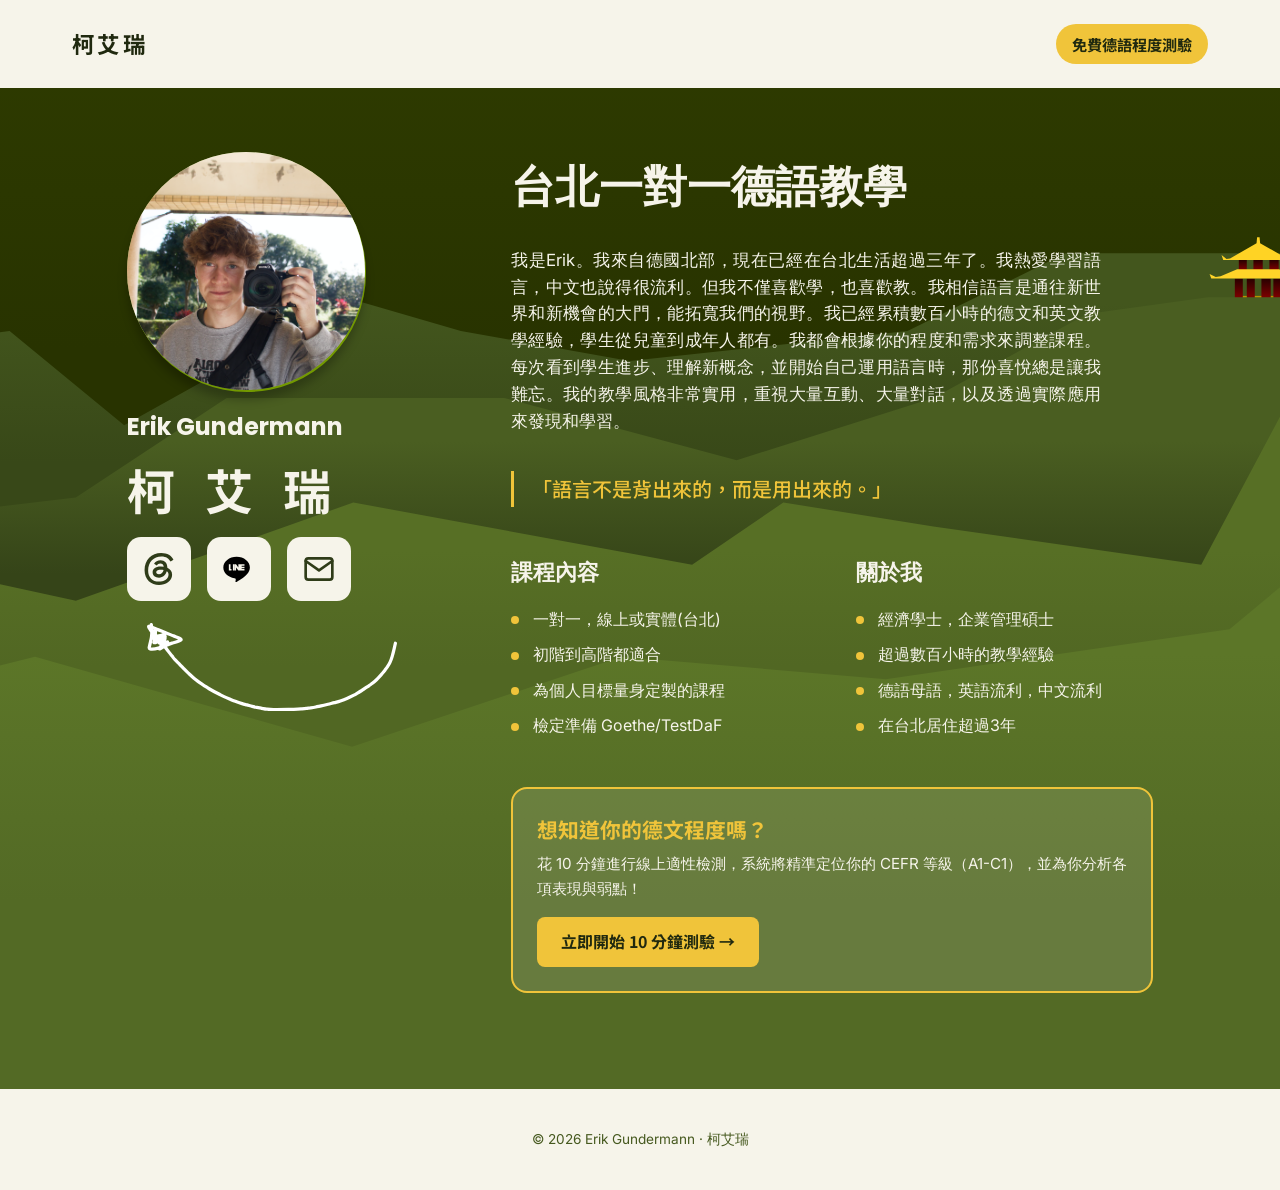
==== commit 7bce3d16: "Add files via upload" ====
--- a/index.html
+++ b/index.html
@@ -4,8 +4,8 @@
 <head>
   <meta charset="UTF-8">
   <meta name="viewport" content="width=device-width, initial-scale=1.0">
-  <title>台北英文家教・德文家教 | Erik Gundermann 柯艾瑞 一對一教學</title>
-  <meta name="description" content="台北英文/德文一對一家教，線上或到府教學。德語母語、英文/中文流利，適合兒童到成人，Goethe/IELTS/TOEFL檢定準備。累積數百小時教學經驗。">
+  <title>台北德語一對一教學 | Erik Gundermann 柯艾瑞 德文母語教學</title>
+  <meta name="description" content="台北德語一對一家教，線上或到府教學。德語母語、中文流利，適合兒童到大人，Goethe，TestDaF 檢定準備。累積數百小時教學經驗。">
   <link rel="icon" type="image/png" href="img/favicon.png">
   <link rel="preconnect" href="https://fonts.googleapis.com">
   <link rel="preconnect" href="https://fonts.gstatic.com" crossorigin>
@@ -13,8 +13,8 @@
   <link rel="stylesheet" href="style.css">
   <link rel="canonical" href="https://erik-sprachen.com/">
 
-  <meta property="og:title" content="柯艾瑞 · 台北英文/德文家教">
-  <meta property="og:description" content="台北一對一英文/德文教學，線上或到府，適合兒童到成人。">
+  <meta property="og:title" content="柯艾瑞 · 台北德語一對一教學">
+  <meta property="og:description" content="台北一對一德語教學，線上或到府，適合兒童到大人，歌德檢定準備">
   <meta property="og:image" content="https://erik-sprachen.com/img/erik_medium.png">
   <meta property="og:url" content="https://erik-sprachen.com">
   <meta property="og:type" content="website">
@@ -50,6 +50,9 @@
 
   <header class="topbar">
     <div class="logo">柯艾瑞</div>
+    <nav class="top-nav">
+      <a href="quiz.html" class="nav-quiz-btn">免費德語程度測驗</a>
+    </nav>
   </header>
 
   <main class="hero">
@@ -70,73 +73,50 @@
         <div class="contacts">
           <!-- Threads -->
           <a class="contact-link" href="https://www.threads.com/@erik.sprachen" aria-label="Threads">
-            
             <svg viewBox="0 0 24 24" class="icon-fill">
               <path d="M18.263 11.097c-.03-3.486-1.92-5.586-5.111-5.586-2.13 0-3.922.963-4.863 2.499l2.062 1.438c.535-.843 1.272-1.543 2.628-1.543 1.528 0 2.318.85 2.544 2.431a15 15 0 0 0-2.236-.173c-4.125 0-6.068 1.867-6.068 4.336s1.943 3.99 4.804 3.99c3.139 0 5.013-2.115 5.781-4.735.798.361 1.348 1.204 1.348 2.47 0 3.387-3.907 5.232-7.22 5.232-4.885 0-8.077-3.207-8.077-8.424 0-6.392 4.223-10.487 9.9-10.487 3.808 0 5.69 1.671 6.97 3.914l2.108-1.475C21.44 2.078 18.331 0 13.663 0 6.227 0 1.168 5.277 1.168 12.934c0 7 4.953 11.066 10.856 11.066 4.878 0 9.809-2.846 9.809-7.716 0-2.545-1.46-4.231-3.569-5.187m-6.33 4.855c-1.077 0-2.026-.512-2.026-1.453 0-1.483 1.822-1.934 3.606-1.934.678 0 1.34.045 1.927.173-.422 1.927-1.671 3.215-3.508 3.214Z"/>
             </svg>
-           
             <div class="contact-preview">
               <img src="img/threads-qr.png" alt="Threads QR code">
               <div class="contact-info">
-              <div class="contact-title">
-                  Threads
-              </div>
-
-              <div class="contact-id">
-                  @erik.sprachen
-              </div>
+                <div class="contact-title">Threads</div>
+                <div class="contact-id">@erik.sprachen</div>
               </div>
             </div>
           </a>
 
           <!-- Line -->
           <a class="contact-link" href="https://line.me/ti/p/~erikgundermann" aria-label="LINE">
-            
             <svg viewBox="0 0 24 24" xmlns="http://www.w3.org/2000/svg">
               <path d="M20.16 10.87c0-4.46-4.47-8.08-9.96-8.08S.24 6.41.24 10.87c0 4 3.55 7.35 8.35 7.98.33.07.78.22.9.5.11.26.07.67.03.94l-.14.84c-.04.25-.19.98.86.53 1.05-.44 5.65-3.33 7.71-5.7h.01c1.42-1.56 2.2-3.15 2.2-5.09zm-13.8 2.3H4.39V8.53h1.23v3.53h.74zm2.31 0H7.44V8.53h1.23zm4.09 0h-1.23l-1.74-2.38v2.38H8.56V8.53h1.23l1.74 2.38V8.53h1.23zm3.34-3.53h-2.12v.63h2.12v1.11h-2.12v.64h2.12v1.11h-3.35V8.53h3.35z"/>
             </svg>
-            
             <div class="contact-preview">
               <img src="img/line-qr.png" alt="LINE QR code">
               <div class="contact-info">
-              <div class="contact-title">
-                  Line
-              </div>
-
-              <div class="contact-id">
-                  @erikgundermann
-              </div>
+                <div class="contact-title">Line</div>
+                <div class="contact-id">@erikgundermann</div>
               </div>
             </div>
           </a>
 
-          <!-- Mail -->
-          <a class="contact-link" href="mailto:erik.sprachen@gmail.com" aria-label="E-Mail">
-            
+          <!-- Mail (Protected) -->
+          <a class="contact-link" id="protected-email-link" href="#" aria-label="E-Mail">
             <svg viewBox="0 0 24 24" fill="none" class="icon-stroke" stroke-width="2" stroke-linecap="round" stroke-linejoin="round"><rect x="2" y="4" width="20" height="16" rx="2"/><path d="M2 6l10 7 10-7"/></svg>
-            
             <div class="contact-preview">
-                <img src="img/email-qr.png" alt="Email QR code">
-                <div class="contact-info">
-              <div class="contact-title">
-                  Email
+              <img src="img/email-qr.png" alt="Email QR code">
+              <div class="contact-info">
+                <div class="contact-title">Email</div>
+                <div class="contact-id" id="protected-email-text"></div>
               </div>
-
-              <div class="contact-id">
-                  erik.sprachen@gmail.com
-              </div>
-              </div>
-              </div> 
-            </a>
-        </div>
-
-        <!-- decorative arrow pointing at the contact icons -->
+            </div> 
+          </a>
+        </div>
+
         <div class="arrow" aria-hidden="true">
           <svg viewBox="0 0 309 109" fill="none" xmlns="http://www.w3.org/2000/svg">
             <path d="M307 24.9803C306.9 25.4645 306.495 27.0872 306.173 28.7654C305.861 30.3941 305.446 32.0019 305.075 33.647C304.67 35.4371 304.061 37.4361 303.655 39.0334C303.239 40.6679 302.676 42.5442 302.118 44.2239C301.553 45.9225 300.885 47.4609 300.192 48.9918C299.462 50.6022 298.285 52.3718 297.085 54.1985C296.12 55.6671 295.08 56.9644 294.084 58.3C292.926 59.8537 291.775 61.1625 290.711 62.482C289.598 63.8618 288.438 65.1986 287.359 66.3717C286.28 67.5447 285.072 68.8422 283.659 70.1617C281.559 72.1218 280.23 73.2376 278.952 74.2803C277.574 75.4052 276.034 76.3618 274.573 77.3557C272.806 78.5575 271.169 79.486 269.721 80.4316C268.359 81.3208 267.101 82.3173 265.673 83.2951C264.025 84.4238 262.242 85.4068 260.632 86.3345C259.113 87.2098 257.663 88.1558 255.679 89.1879C252.013 91.0953 250.25 91.9739 247.073 93.2799C244.85 94.194 242.434 95.129 238.986 96.3973C236.686 97.243 234.039 97.8508 231.779 98.4438C229.744 98.9778 227.838 99.4002 223.756 100.383C220.556 101.153 217.506 101.876 215.164 102.395C212.929 102.89 210.605 103.283 208.613 103.767C206.362 104.314 204.329 104.59 202.409 104.77C200.64 104.936 198.778 105.333 196.904 105.572C194.746 105.847 192.862 105.987 190.408 106.196C188.536 106.355 185.26 106.546 181.286 106.676C179.539 106.734 177.243 106.807 174.871 106.879C173.48 106.922 166.499 107.015 156.396 106.998C151.562 106.991 149.719 106.706 147.892 106.505C145.884 106.284 143.633 105.761 141.655 105.413C139.669 105.064 137.688 104.707 135.674 104.323C133.535 103.915 131.731 103.448 130.065 103.062C128.301 102.653 125.649 101.831 123.473 101.25C121.53 100.732 119.539 100.25 117.585 99.654C115.344 98.9707 112.498 98.105 110.744 97.4182C109.059 96.7586 107.186 96.1846 103.35 94.538C99.7523 92.9937 97.8086 92.1758 95.2478 90.9743C92.9231 89.8836 91.2878 88.9868 89.4772 88.0553C86.1974 86.3678 82.0023 84.1886 78.9519 82.4934C77.3306 81.5923 75.834 80.6109 74.3688 79.681C72.9909 78.8065 71.3809 77.7002 69.6835 76.6765C67.9795 75.6487 66.5462 74.6668 64.7319 73.4146C63.2121 72.3656 61.8108 71.3068 60.4148 70.1881C58.9825 69.0403 57.5809 67.8571 55.2667 65.79C53.5442 64.2515 51.9106 62.64 50.4804 61.3229C48.8272 59.8004 46.9455 57.8507 45.1057 55.9881C43.5828 54.4464 42.199 52.984 40.6326 51.3546C39.1169 49.778 36.2117 47.0977 34.5813 45.3741C33.211 43.9253 32.2528 42.51 31.2545 41.2082C30.2482 39.8959 29.1123 38.5587 28.1302 37.237C27.1591 35.9302 26.1046 34.5953 25.0712 33.2883C24.0836 32.039 21.9189 28.8787 21 27.5004C19.3333 25.0004 17.3789 23.3188 16.5 22.0004C15.5 20.5004 14 18.5004 12.5 17.0004C12.2199 16.7203 9.5 13.0004 7 10.0004" stroke="white" stroke-width="4" stroke-linecap="round" stroke-linejoin="round"/>
             <path d="M5.31767 2.00037C5.54163 3.12243 6.14565 10.167 5.72755 15.8225C5.42382 19.9311 4.15983 23.4734 3.43053 27.0975C3.24717 28.0086 3.01132 28.9027 2.81837 29.8121C2.62542 30.7215 2.47382 31.6174 3.77566 31.9215C12.3111 33.9156 24.1728 26.8641 31.0646 24.9288C34.9109 23.8488 38.8636 22.7891 41.5867 21.1422C44.1591 19.5863 35.9317 17.3544 32.4804 15.8958C29.0375 14.4407 25.7467 12.9119 22.3735 11.6072C19.0259 10.3124 15.6398 9.15859 12.2666 7.74133C8.9199 6.33518 5.5329 4.87234 2.76039 4.12811C-0.0590276 3.37128 5.74019 10.1719 7.5149 13.4939C9.2328 16.7097 9.21722 20.3519 9.29128 22.3418C9.38746 24.9261 9.88318 16.0921 10.2994 12.4163C10.404 11.4925 10.5619 10.5839 10.5239 10.5569C8.28998 8.9675 9.40861 17.128 9.21451 21.657C9.16896 22.7198 9.39942 23.6161 9.88693 23.849C12.6688 25.1782 14.3718 18.9595 15.1273 16.2611C15.9144 13.4494 10.1552 21.1179 8.56509 23.9869C8.32782 24.415 9.63378 24.5133 10.468 24.2835C14.0014 23.3101 16.9486 20.3072 19.4794 18.8343C21.9649 17.3876 15.9083 23.4866 15.3191 24.5385C15.0923 24.9434 16.3011 25.2872 17.2443 25.287C21.2356 25.2865 23.9946 23.4493 25.2715 23.4367C25.7507 23.4319 25.4918 24.6208 24.9542 25.4543C22.6163 29.0791 18.527 30.4323 15.9864 31.867C13.1443 33.472 20.3259 24.6088 21.8778 20.6247C22.6142 18.7341 22.2963 16.714 21.6118 15.26C21.2873 14.5707 20.1693 14.564 19.2838 14.6725C17.5115 14.8897 16.0231 16.1361 14.7242 17.4143C13.4187 18.6988 12.8027 20.5067 12.9061 22.0501C12.9547 22.7756 14.1327 23.0698 15.0048 23.072C16.7395 23.0763 18.3653 21.8499 19.9828 20.7817C21.5256 19.4104 22.5187 17.7198 22.4412 16.4869C22.1396 16.1636 21.3058 16.4542 19.9873 18.1109" stroke="white" stroke-width="4" stroke-linecap="round"/>
           </svg>
-
         </div>
 
       </div>
@@ -144,7 +124,7 @@
       <!-- ===================== Intro column ===================== -->
       <div class="intro">
 
-        <h1>台北英文・德文家教</h1>
+        <h1>台北一對一德語教學</h1>
 
         <p>
           我是Erik。我來自德國北部，現在已經在台北生活超過三年了。我熱愛學習語言，中文也說得很流利。但我不僅喜歡學，也喜歡教。我相信語言是通往新世界和新機會的大門，能拓寬我們的視野。我已經累積數百小時的德文和英文教學經驗，學生從兒童到成年人都有。我都會根據你的程度和需求來調整課程。每次看到學生進步、理解新概念，並開始自己運用語言時，那份喜悅總是讓我難忘。我的教學風格非常實用，重視大量互動、大量對話，以及透過實際應用來發現和學習。
@@ -154,19 +134,16 @@
         </div>
 
         <div class="offer-columns">
-
-          <!-- Column 1: what's on offer -->
           <div class="offer-col">
             <h2>課程內容</h2>
             <ul>
               <li>一對一，線上或實體(台北)</li>
               <li>初階到高階都適合</li>
               <li>為個人目標量身定製的課程</li>
-              <li>檢定準備 Goethe/IELTS/TOEFL</li>
+              <li>檢定準備 Goethe/TestDaF</li>
             </ul>
           </div>
 
-          <!-- Column 2: background / qualifications -->
           <div class="offer-col">
             <h2>關於我</h2>
             <ul>
@@ -176,7 +153,15 @@
               <li>在台北居住超過3年</li>
             </ul>
           </div>
-
+        </div>
+
+        <!-- Quiz CTA Promo Section -->
+        <div class="home-quiz-card">
+          <div class="home-quiz-content">
+            <h3>想知道你的德文程度嗎？</h3>
+            <p>花 10 分鐘進行線上適性檢測，系統將精準定位你的 CEFR 等級（A1-C1），並為你分析各項表現與弱點！</p>
+          </div>
+          <a href="quiz.html" class="quiz-cta-btn">立即開始 10 分鐘測驗 →</a>
         </div>
 
       </div>
@@ -185,23 +170,16 @@
   </main>
 
   <footer class="site-footer">
-    <p>
-        © 2026 Erik Gundermann · 柯艾瑞
-    </p>
+    <p>© 2026 Erik Gundermann · 柯艾瑞</p>
   </footer>
 
   <script>
     window.addEventListener("load", () => {
-
         const paths = document.querySelectorAll(".arrow path");
-
         paths.forEach((path, i) => {
-
             const length = path.getTotalLength();
-
             path.style.strokeDasharray = length;
             path.style.strokeDashoffset = length;
-
             path.animate(
                 [
                     { strokeDashoffset: length },
@@ -214,7 +192,6 @@
                     fill: "forwards"
                 }
             );
-
         });
 
         const img = document.getElementById('profile-img');
@@ -225,8 +202,21 @@
                 img.src = highRes.src;
             };
         }
+
+        // Securely populate the email address to prevent bot harvesting
+        const user = "erik.sprachen";
+        const domain = "gmail.com";
+        const fullEmail = `${user}@${domain}`;
+
+        const emailLink = document.getElementById('protected-email-link');
+        const emailText = document.getElementById('protected-email-text');
+
+        if (emailLink && emailText) {
+            emailLink.href = `mailto:${fullEmail}`;
+            emailText.innerText = fullEmail;
+        }
     });
   </script>
 
 </body>
-</html>
+</html>
--- a/style.css
+++ b/style.css
@@ -1,4 +1,3 @@
-
 :root{
 --bg-deep:    #2f3c19;
 --bg-mid:     #46591f;
@@ -97,29 +96,45 @@
 /* Hero section                        */
 /* ---------------------------------- */
 
+
 .hero{
 position: relative;
+z-index: 0;                /* establishes a stacking context so .bg-shapes (z-index:-2)
+                               paints above this element's own background instead of
+                               being hidden behind it */
 overflow: hidden;
 color: var(--cream);
 padding: 64px 32px 96px;
 min-height: 100vh;          /* or calc(100vh - header - footer) for precision */
 display: flex;
 align-items: center;        /* vertically centers .hero-inner within it */
-}
-
-/* Placeholder background --------------------------------------------
-    Swap this whole block out for:
-    background-image: url('your-graphic.svg');
-    background-size: cover;
-    on .hero once you have the exported artwork.
----------------------------------------------------------------------*/
+background-color: #536a25;  /* matches the flat tone at the bottom of background.svg, so any
+                                area below the artwork (e.g. on a tall results page) continues
+                                seamlessly instead of showing empty space */
+}
+
+/* Background artwork --------------------------------------------------
+    Capped at one viewport tall and pinned to the top, instead of
+    stretching to match .hero's full height. .hero can grow much taller
+    than the viewport (e.g. long quiz results), and letting the artwork
+    stretch with it forced background-size:cover to scale the image up
+    dramatically to "cover" that extra height - that's the zoomed-in look.
+    Capping the height means the image is always sized against a normal
+    viewport, and anything below it just shows .hero's background-color
+    above, which is sampled to match the art's bottom edge.
+------------------------------------------------------------------------*/
 .bg-shapes{
     position: absolute;
-    inset: 0;
+    top: 0;
+    left: 0;
+    right: 0;
+    height: 100vh;
+    height: 100dvh;      /* more accurate on mobile browsers with collapsing toolbars */
     z-index: -2;
     background-image: url(img/background.svg);
     background-size: cover;
-    background-position: center;
+    background-position: top center;
+    background-repeat: no-repeat;
 }
 
 
@@ -498,6 +513,10 @@
     grid-template-columns: 1fr;
     gap: 32px;
 }
+
+.quiz-card.wide {
+    max-width: 580px;
+}
 }
 
 
@@ -523,3 +542,446 @@
   animation: fadeIn 0.8s ease;
 }
 
+/* ---------------------------------- */
+/* Header Navigation Addition        */
+/* ---------------------------------- */
+
+.top-nav {
+  display: flex;
+  align-items: center;
+}
+
+.nav-quiz-btn {
+  font-family: var(--font-cjk);
+  font-size: 0.95rem;
+  font-weight: 700;
+  color: var(--ink);
+  background: var(--gold);
+  padding: 8px 16px;
+  border-radius: 20px;
+  text-decoration: none;
+  transition: transform 0.2s ease, background-color 0.2s ease;
+}
+
+.nav-quiz-btn:hover {
+  transform: translateY(-2px);
+  background: #e0b430;
+}
+
+/* ---------------------------------- */
+/* Homepage Quiz CTA Banner          */
+/* ---------------------------------- */
+
+.home-quiz-card {
+  margin-top: 48px;
+  background: rgba(246, 244, 234, 0.12);
+  border: 2px solid var(--gold);
+  border-radius: 16px;
+  padding: 24px;
+  display: flex;
+  flex-direction: column;
+  gap: 16px;
+  align-items: flex-start;
+}
+
+.home-quiz-content h3 {
+  font-family: var(--font-cjk);
+  font-size: 1.3rem;
+  color: var(--gold);
+  margin-bottom: 6px;
+}
+
+.home-quiz-content p {
+  font-size: 0.95rem;
+  color: var(--cream);
+}
+
+.quiz-cta-btn {
+  display: inline-block;
+  background: var(--gold);
+  color: var(--ink);
+  font-family: var(--font-cjk);
+  font-weight: 700;
+  padding: 12px 24px;
+  border-radius: 8px;
+  text-decoration: none;
+  transition: transform 0.2s ease;
+}
+
+.quiz-cta-btn:hover {
+  transform: translateY(-2px);
+}
+
+/* ---------------------------------- */
+/* Standalone Quiz Page Styling (Constant Background) */
+/* ---------------------------------- */
+
+.quiz-hero-wrapper {
+  display: flex;
+  justify-content: center;
+  align-items: center;
+  padding: 60px 20px;
+  min-height: calc(100vh - 120px);
+}
+
+.quiz-card {
+  background: rgba(246, 244, 234, 0.08);
+  backdrop-filter: blur(12px);
+  -webkit-backdrop-filter: blur(12px);
+  border: 1px solid rgba(246, 244, 234, 0.18);
+  border-radius: 20px;
+  padding: 36px;
+  width: 100%;
+  max-width: 580px;
+  box-shadow: 0 16px 40px rgba(0, 0, 0, 0.25);
+  z-index: 2;
+  position: relative;
+}
+
+.hidden {
+  display: none !important;
+}
+
+.quiz-badge {
+  display: inline-block;
+  background: var(--gold);
+  color: var(--ink);
+  font-size: 0.85rem;
+  font-weight: 700;
+  padding: 4px 12px;
+  border-radius: 12px;
+  margin-bottom: 16px;
+}
+
+.quiz-main-title {
+  font-family: var(--font-cjk);
+  font-size: 1.8rem;
+  color: var(--cream);
+  margin-bottom: 12px;
+}
+
+.quiz-intro-text {
+  font-size: 1rem;
+  color: var(--cream);
+  margin-bottom: 24px;
+  line-height: 1.6;
+  opacity: 0.9;
+}
+
+.btn-quiz {
+  width: 100%;
+  background: var(--gold);
+  color: var(--ink);
+  border: none;
+  padding: 14px;
+  border-radius: 10px;
+  font-family: var(--font-cjk);
+  font-size: 1rem;
+  font-weight: 700;
+  cursor: pointer;
+  transition: transform 0.2s ease, opacity 0.2s ease;
+}
+
+.btn-quiz:hover:not(:disabled) {
+  transform: translateY(-2px);
+}
+
+.btn-quiz:disabled {
+  background: rgba(255, 255, 255, 0.2);
+  color: rgba(255, 255, 255, 0.4);
+  cursor: not-allowed;
+}
+
+.quiz-meta-bar {
+  display: flex;
+  justify-content: space-between;
+  align-items: center;
+  font-size: 0.9rem;
+  font-weight: 600;
+  color: var(--cream);
+  margin-bottom: 16px;
+}
+
+.timer-badge {
+  background: rgba(239, 68, 68, 0.2);
+  border: 1px solid rgba(239, 68, 68, 0.5);
+  color: #fca5a5;
+  padding: 4px 10px;
+  border-radius: 12px;
+}
+
+.progress-track {
+  width: 100%;
+  height: 8px;
+  background: rgba(255, 255, 255, 0.15);
+  border-radius: 4px;
+  margin-bottom: 24px;
+  overflow: hidden;
+}
+
+.progress-fill {
+  height: 100%;
+  background: var(--gold);
+  width: 0%;
+  transition: width 0.3s ease;
+}
+
+.level-indicator {
+  display: inline-block;
+  background: rgba(240, 196, 58, 0.2);
+  border: 1px solid var(--gold);
+  color: var(--gold);
+  font-size: 0.8rem;
+  font-weight: 700;
+  padding: 3px 10px;
+  border-radius: 6px;
+  margin-bottom: 12px;
+}
+
+.question-text {
+  font-family: var(--font-body);
+  font-size: 1.25rem;
+  font-weight: 700;
+  color: var(--cream);
+  margin-bottom: 20px;
+}
+
+.options-group {
+  display: flex;
+  flex-direction: column;
+  gap: 12px;
+  margin-bottom: 24px;
+}
+
+.quiz-opt-btn {
+  width: 100%;
+  text-align: left;
+  padding: 14px 18px;
+  background: rgba(255, 255, 255, 0.06);
+  border: 1.5px solid rgba(255, 255, 255, 0.15);
+  border-radius: 10px;
+  font-size: 1rem;
+  cursor: pointer;
+  transition: all 0.2s ease;
+  color: var(--cream);
+}
+
+.quiz-opt-btn:hover {
+  border-color: var(--gold);
+  background: rgba(240, 196, 58, 0.1);
+}
+
+.quiz-opt-btn.selected {
+  border-color: var(--gold);
+  background: rgba(240, 196, 58, 0.25);
+  font-weight: 700;
+}
+
+.quiz-input {
+  width: 100%;
+  padding: 12px 16px;
+  background: rgba(255, 255, 255, 0.1);
+  border: 1.5px solid rgba(255, 255, 255, 0.2);
+  border-radius: 8px;
+  margin-bottom: 16px;
+  font-size: 1rem;
+  color: var(--cream);
+  box-sizing: border-box;
+}
+
+.quiz-input::placeholder {
+  color: rgba(246, 244, 234, 0.6);
+}
+
+.quiz-input:focus {
+  outline: none;
+  border-color: var(--gold);
+}
+
+.result-badge {
+  font-size: 3.5rem;
+  font-weight: 800;
+  color: var(--gold);
+  margin: 8px 0;
+}
+
+.result-title {
+  font-family: var(--font-cjk);
+  font-size: 1.5rem;
+  color: var(--cream);
+  margin-bottom: 8px;
+}
+
+.monetization-box {
+  background: rgba(246, 244, 234, 0.08);
+  border: 1px solid var(--gold);
+  padding: 20px;
+  border-radius: 12px;
+  text-align: left;
+  margin-top: 20px;
+}
+
+/* ---------------------------------- */
+/* Extended Quiz & Review UI Additions*/
+/* ---------------------------------- */
+
+.reading-box {
+  background: rgba(255, 255, 255, 0.05);
+  border-left: 3px solid var(--gold);
+  padding: 14px;
+  border-radius: 6px;
+  margin-bottom: 18px;
+  font-size: 0.95rem;
+  color: var(--cream);
+  line-height: 1.6;
+}
+
+.review-section {
+  margin-top: 36px;
+  border-top: 1px solid rgba(246, 244, 234, 0.15);
+  padding-top: 24px;
+  text-align: left;
+}
+
+.review-heading {
+  font-family: var(--font-cjk);
+  font-size: 1.3rem;
+  color: var(--gold);
+  margin-bottom: 20px;
+}
+
+.review-item {
+  background: rgba(255, 255, 255, 0.04);
+  border-radius: 10px;
+  padding: 18px;
+  border: 1px solid rgba(255, 255, 255, 0.1);
+}
+
+/* ---------------------------------- */
+/* Results overview: wider card,      */
+/* categorized 2-column review grid   */
+/* ---------------------------------- */
+
+/* The question/start screens stay a narrow single "card"; results
+   widen out so the 2-column review grid has room to breathe. */
+.quiz-card.wide {
+  max-width: 960px;
+}
+
+/* Keeps the score/CTA block readable instead of stretching full width */
+.results-summary {
+  max-width: 560px;
+  margin: 0 auto;
+}
+
+.review-category {
+  margin-bottom: 8px;
+}
+
+.review-category-heading {
+  font-family: var(--font-cjk);
+  font-size: 1.05rem;
+  font-weight: 700;
+  color: var(--gold);
+  margin: 32px 0 16px;
+  padding-bottom: 8px;
+  border-bottom: 1px solid rgba(240, 196, 58, 0.3);
+}
+
+.review-category:first-child .review-category-heading {
+  margin-top: 0;
+}
+
+.review-grid {
+  display: grid;
+  grid-template-columns: 1fr 1fr;
+  gap: 16px;
+  align-items: start;
+}
+
+.review-item.correct-border {
+  border-left: 4px solid #34d399;
+}
+
+.review-item.wrong-border {
+  border-left: 4px solid #f87171;
+}
+
+.review-status {
+  display: flex;
+  justify-content: space-between;
+  align-items: center;
+  margin-bottom: 10px;
+}
+
+.tag-correct {
+  background: rgba(52, 211, 153, 0.2);
+  color: #34d399;
+  font-size: 0.8rem;
+  font-weight: 700;
+  padding: 2px 8px;
+  border-radius: 4px;
+}
+
+.tag-wrong {
+  background: rgba(248, 113, 113, 0.2);
+  color: #f87171;
+  font-size: 0.8rem;
+  font-weight: 700;
+  padding: 2px 8px;
+  border-radius: 4px;
+}
+
+.review-reading {
+  font-size: 0.9rem;
+  color: rgba(246, 244, 234, 0.8);
+  background: rgba(0, 0, 0, 0.2);
+  padding: 10px;
+  border-radius: 6px;
+  margin-bottom: 10px;
+}
+
+.review-q-text {
+  font-size: 1.05rem;
+  color: var(--cream);
+  margin-bottom: 10px;
+}
+
+.review-ans-info {
+  font-size: 0.95rem;
+  margin-bottom: 10px;
+  display: flex;
+  gap: 16px;
+  flex-wrap: wrap;
+}
+
+.text-correct {
+  color: #34d399;
+  font-weight: 700;
+}
+
+.text-wrong {
+  color: #f87171;
+  font-weight: 700;
+}
+
+.review-explanation {
+  background: rgba(240, 196, 58, 0.1);
+  border: 1px solid rgba(240, 196, 58, 0.25);
+  padding: 12px;
+  border-radius: 8px;
+  font-size: 0.9rem;
+  color: var(--cream);
+  line-height: 1.5;
+}
+
+/* This override must stay AFTER the base .review-grid rule above (or any
+   other unconditional rule targeting the same selector) - at equal
+   specificity, plain CSS rules win over media-query rules based on
+   source order, not viewport match. Putting this earlier in the file
+   would make it a dead rule at every screen width. */
+@media (max-width: 860px) {
+  .review-grid {
+    grid-template-columns: 1fr;
+  }
+}
